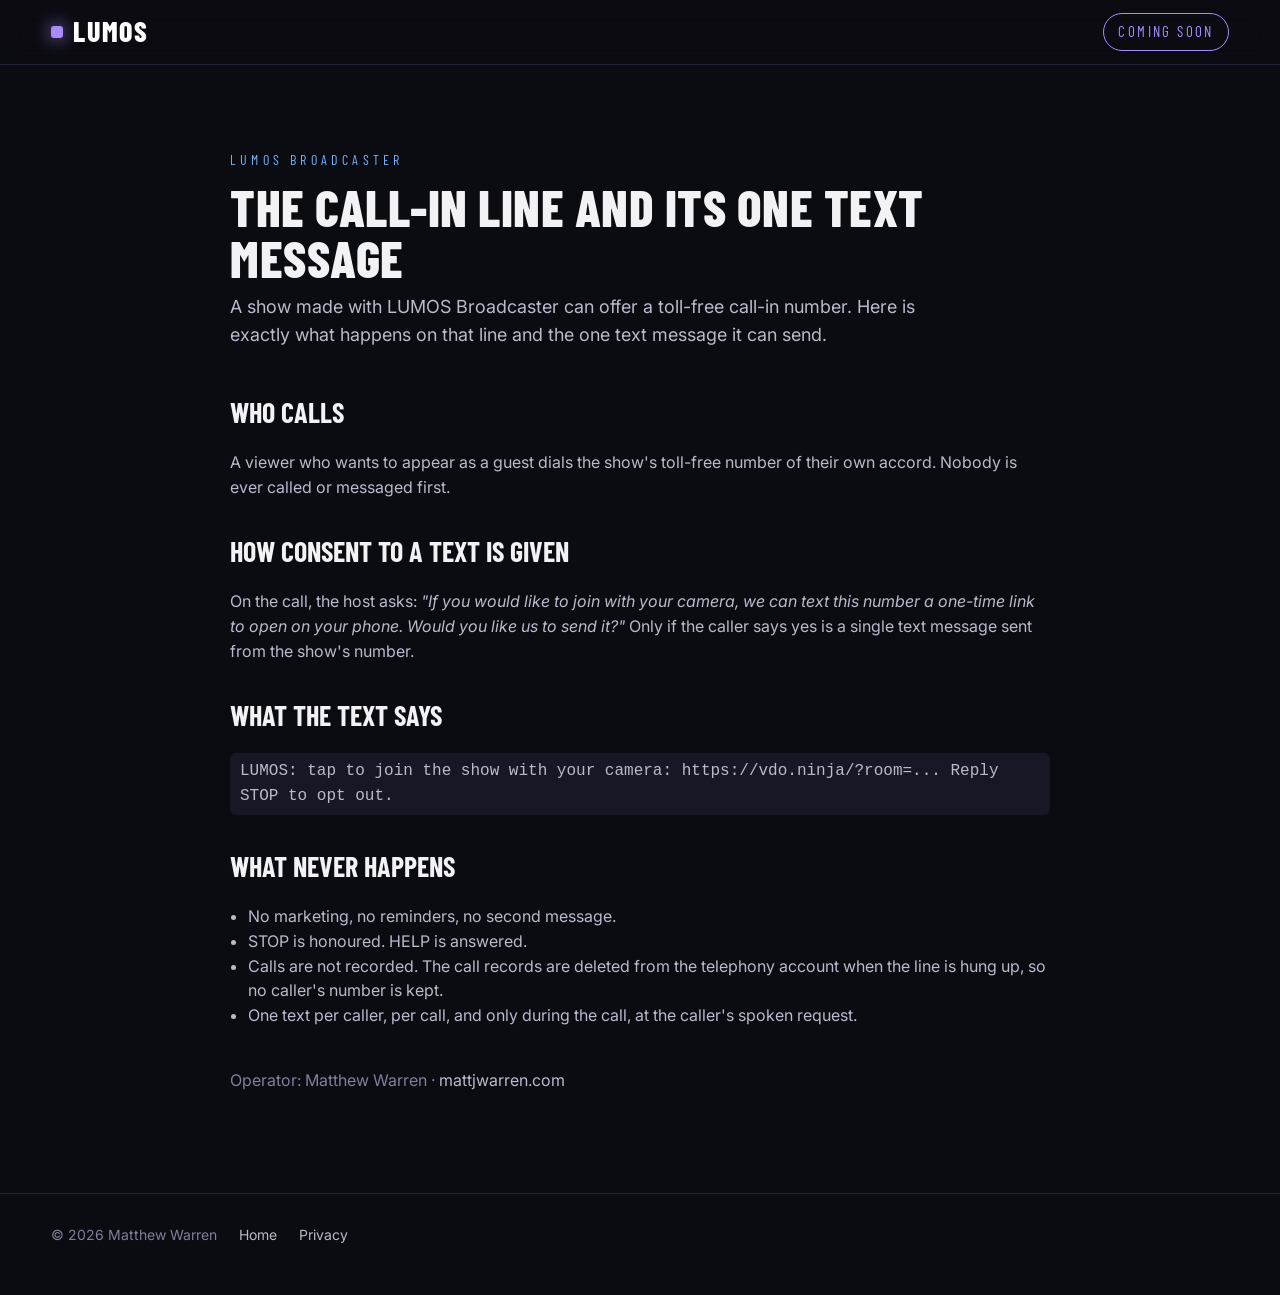
==== consent.html @ 5e523bba "LUMOS Broadcaster / LUMOS Projection - coming soon site" ====
<!doctype html>
<html lang="en">
<head>
<meta charset="utf-8">
<meta name="viewport" content="width=device-width, initial-scale=1">
<meta name="robots" content="noindex, nofollow">
<title>LUMOS - The call-in line and its one text message</title>
<link href="https://fonts.googleapis.com/css2?family=Barlow+Condensed:wght@600;800&family=Inter:wght@400;600&display=swap" rel="stylesheet">
<link rel="stylesheet" href="style.css">
</head>
<body>
<nav class="nav"><div class="wrap"><a class="brand" href="index.html"><i></i>LUMOS</a><span class="spacer"></span><span class="pill">COMING SOON</span></div></nav>
<section>
  <div class="wrap" style="max-width:820px">
    <div class="eyebrow">LUMOS Broadcaster</div>
    <h2>The call-in line and its one text message</h2>
    <p class="sub">A show made with LUMOS Broadcaster can offer a toll-free call-in number. Here is exactly what happens on that line and the one text message it can send.</p>
    <h3 style="font-family:var(--cond);font-size:28px;text-transform:uppercase;margin:30px 0 8px">Who calls</h3>
    <p style="color:var(--ink2)">A viewer who wants to appear as a guest dials the show's toll-free number of their own accord. Nobody is ever called or messaged first.</p>
    <h3 style="font-family:var(--cond);font-size:28px;text-transform:uppercase;margin:30px 0 8px">How consent to a text is given</h3>
    <p style="color:var(--ink2)">On the call, the host asks: <em>"If you would like to join with your camera, we can text this number a one-time link to open on your phone. Would you like us to send it?"</em> Only if the caller says yes is a single text message sent from the show's number.</p>
    <h3 style="font-family:var(--cond);font-size:28px;text-transform:uppercase;margin:30px 0 8px">What the text says</h3>
    <p style="color:var(--ink2)"><code style="background:var(--bg3);padding:6px 10px;border-radius:6px;display:inline-block">LUMOS: tap to join the show with your camera: https://vdo.ninja/?room=...  Reply STOP to opt out.</code></p>
    <h3 style="font-family:var(--cond);font-size:28px;text-transform:uppercase;margin:30px 0 8px">What never happens</h3>
    <ul style="color:var(--ink2);padding-left:18px"><li>No marketing, no reminders, no second message.</li><li>STOP is honoured. HELP is answered.</li><li>Calls are not recorded. The call records are deleted from the telephony account when the line is hung up, so no caller's number is kept.</li><li>One text per caller, per call, and only during the call, at the caller's spoken request.</li></ul>
    <p style="color:var(--dim);margin-top:40px">Operator: Matthew Warren &middot; <a href="https://www.mattjwarren.com" style="color:var(--ink2)">mattjwarren.com</a></p>
  </div>
</section>
<div class="wrap"><footer><span>&copy; 2026 Matthew Warren</span><a href="index.html">Home</a><a href="privacy.html">Privacy</a></footer></div>
</body>
</html>
---- style.css ----
/* LUMOS - coming soon. Dark chrome, one accent, big pictures. The bones are videocopilot.net's:
   a full-bleed banner, product bands, a tutorial-style grid of small write-ups. Modernised. */
:root {
  --bg: #0b0b12; --bg2: #11121a; --bg3: #171826; --line: #23243a;
  --ink: #f2f2f6; --ink2: #b9bbcc; --dim: #7e8199;
  --acc: #a88cff; --acc2: #6fb3ff; --hot: #ff4a4a;
  --font: "Inter", "Segoe UI", system-ui, sans-serif;
  --cond: "Barlow Condensed", "Arial Narrow", "Segoe UI", sans-serif;
}
* { box-sizing: border-box; }
html { scroll-behavior: smooth; }
body { margin: 0; background: var(--bg); color: var(--ink); font-family: var(--font); font-size: 16px; line-height: 1.55; -webkit-font-smoothing: antialiased; }
a { color: inherit; text-decoration: none; }
img { display: block; max-width: 100%; }
.wrap { width: min(1240px, 92vw); margin: 0 auto; }

/* nav */
.nav { position: sticky; top: 0; z-index: 50; background: rgba(11,11,18,.82); backdrop-filter: blur(14px); border-bottom: 1px solid var(--line); }
.nav .wrap { display: flex; align-items: center; height: 64px; gap: 34px; }
.brand { font-family: var(--cond); font-weight: 800; font-size: 28px; letter-spacing: .06em; color: #fff; display: flex; align-items: center; gap: 10px; }
.brand i { display: inline-block; width: 12px; height: 12px; border-radius: 3px; background: var(--acc); box-shadow: 0 0 18px var(--acc); }
.nav a.link { font-family: var(--cond); font-size: 17px; letter-spacing: .14em; color: var(--ink2); }
.nav a.link:hover { color: #fff; }
.nav .spacer { flex: 1; }
.pill { font-family: var(--cond); font-size: 15px; letter-spacing: .16em; padding: 6px 14px; border: 1px solid var(--acc); border-radius: 999px; color: var(--acc); }

/* hero */
.hero { position: relative; min-height: 640px; display: flex; align-items: center; overflow: hidden; border-bottom: 1px solid var(--line); }
.hero img.bg { position: absolute; inset: 0; width: 100%; height: 100%; object-fit: cover; object-position: 70% 50%; }
.hero:after { content: ""; position: absolute; inset: 0; background: linear-gradient(90deg, rgba(11,11,18,.96) 0%, rgba(11,11,18,.82) 34%, rgba(11,11,18,.10) 70%, rgba(11,11,18,0) 100%), linear-gradient(0deg, rgba(11,11,18,1) 0%, rgba(11,11,18,0) 26%); }
.hero .wrap { position: relative; z-index: 2; padding: 90px 0; }
.kicker { font-family: var(--cond); letter-spacing: .32em; font-size: 15px; color: var(--acc); text-transform: uppercase; margin-bottom: 14px; }
h1 { font-family: var(--cond); font-weight: 800; font-size: clamp(54px, 7vw, 104px); line-height: .92; letter-spacing: -.01em; margin: 0 0 22px; text-transform: uppercase; }
h1 span { color: var(--acc); }
.lead { max-width: 560px; font-size: 19px; color: var(--ink2); margin: 0 0 30px; }
.cta { display: inline-flex; align-items: center; gap: 12px; font-family: var(--cond); font-size: 18px; letter-spacing: .18em; padding: 13px 22px; border-radius: 6px; background: var(--acc); color: #0b0b12; font-weight: 700; }
.cta.ghost { background: transparent; color: #fff; border: 1px solid rgba(255,255,255,.35); margin-left: 12px; }
.cta:hover { filter: brightness(1.08); }

/* section chrome */
section { padding: 84px 0; border-bottom: 1px solid var(--line); }
section.alt { background: var(--bg2); }
h2 { font-family: var(--cond); font-weight: 800; font-size: clamp(36px, 4vw, 56px); line-height: 1; margin: 0 0 10px; text-transform: uppercase; letter-spacing: .01em; }
.sub { color: var(--ink2); font-size: 18px; max-width: 720px; margin: 0 0 42px; }
.eyebrow { font-family: var(--cond); letter-spacing: .3em; font-size: 14px; color: var(--acc2); text-transform: uppercase; margin-bottom: 10px; }

/* products */
.products { display: grid; grid-template-columns: 1fr 1fr; gap: 26px; }
.card { position: relative; border: 1px solid var(--line); border-radius: 14px; overflow: hidden; background: var(--bg3); min-height: 420px; display: flex; align-items: flex-end; }
.card img { position: absolute; inset: 0; width: 100%; height: 100%; object-fit: cover; transition: transform .8s ease; }
.card:hover img { transform: scale(1.04); }
.card .body { position: relative; z-index: 2; padding: 30px; width: 100%; background: linear-gradient(0deg, rgba(11,11,18,.96) 0%, rgba(11,11,18,.75) 55%, rgba(11,11,18,0) 100%); }
.card h3 { font-family: var(--cond); font-size: 40px; margin: 0 0 6px; text-transform: uppercase; letter-spacing: .02em; }
.card p { margin: 0; color: var(--ink2); max-width: 520px; }
.tag { display: inline-block; font-family: var(--cond); font-size: 13px; letter-spacing: .24em; padding: 4px 10px; border-radius: 4px; background: rgba(168,140,255,.16); color: var(--acc); margin-bottom: 12px; }

/* steps */
.steps { display: grid; grid-template-columns: repeat(4, 1fr); gap: 22px; }
.step { background: var(--bg3); border: 1px solid var(--line); border-radius: 12px; overflow: hidden; }
.step img { aspect-ratio: 16/9; object-fit: cover; width: 100%; border-bottom: 1px solid var(--line); }
.step .t { padding: 18px 20px 22px; }
.step .n { font-family: var(--cond); font-size: 15px; letter-spacing: .3em; color: var(--acc); }
.step h4 { margin: 6px 0 8px; font-family: var(--cond); font-size: 26px; text-transform: uppercase; letter-spacing: .02em; }
.step p { margin: 0; color: var(--ink2); font-size: 15px; }
kbd { font-family: var(--cond); font-size: 14px; letter-spacing: .1em; padding: 2px 8px; border: 1px solid var(--dim); border-bottom-width: 3px; border-radius: 5px; color: #fff; background: #0b0b12; }

/* big picture + copy rows */
.row { display: grid; grid-template-columns: 1.25fr 1fr; gap: 44px; align-items: center; margin-bottom: 70px; }
.row.flip { grid-template-columns: 1fr 1.25fr; }
.row.flip .pic { order: 2; }
.row:last-child { margin-bottom: 0; }
.pic { border: 1px solid var(--line); border-radius: 12px; overflow: hidden; box-shadow: 0 30px 80px rgba(0,0,0,.5); }
.row h3 { font-family: var(--cond); font-size: 40px; text-transform: uppercase; margin: 0 0 10px; line-height: 1; }
.row p { color: var(--ink2); margin: 0 0 14px; }
.row ul { margin: 0; padding-left: 18px; color: var(--ink2); }
.row li { margin: 6px 0; }

/* feature grid */
.grid { display: grid; grid-template-columns: repeat(3, 1fr); gap: 18px; }
.f { background: var(--bg3); border: 1px solid var(--line); border-radius: 12px; padding: 22px 22px 24px; }
.f b { display: block; font-family: var(--cond); font-size: 24px; text-transform: uppercase; letter-spacing: .02em; margin-bottom: 6px; }
.f p { margin: 0; color: var(--ink2); font-size: 15px; }
.f i { display: block; width: 34px; height: 4px; border-radius: 2px; background: var(--acc); margin-bottom: 14px; }

/* projection band */
.band { position: relative; min-height: 560px; display: flex; align-items: center; overflow: hidden; }
.band img.bg { position: absolute; inset: 0; width: 100%; height: 100%; object-fit: cover; object-position: 30% 50%; }
.band:after { content: ""; position: absolute; inset: 0; background: linear-gradient(270deg, rgba(11,11,18,.96) 0%, rgba(11,11,18,.85) 38%, rgba(11,11,18,.05) 72%); }
.band .wrap { position: relative; z-index: 2; display: flex; justify-content: flex-end; }
.band .copy { max-width: 540px; }

/* gallery */
.gallery { display: grid; grid-template-columns: repeat(3, 1fr); gap: 14px; }
.gallery figure { margin: 0; border: 1px solid var(--line); border-radius: 10px; overflow: hidden; background: #000; }
.gallery img { aspect-ratio: 16/9; object-fit: cover; width: 100%; }
.gallery figcaption { padding: 10px 14px; font-family: var(--cond); letter-spacing: .12em; font-size: 14px; color: var(--ink2); text-transform: uppercase; }

/* coming soon */
.soon { text-align: center; padding: 110px 0; }
.soon h2 { font-size: clamp(48px, 8vw, 120px); }
.soon p { color: var(--ink2); font-size: 18px; max-width: 640px; margin: 14px auto 0; }
footer { padding: 30px 0 50px; color: var(--dim); font-size: 14px; display: flex; gap: 22px; flex-wrap: wrap; }
footer a { color: var(--ink2); }

@media (max-width: 980px) {
  .products, .steps, .grid, .gallery { grid-template-columns: 1fr 1fr; }
  .row, .row.flip { grid-template-columns: 1fr; }
  .row.flip .pic { order: 0; }
}
@media (max-width: 640px) {
  .products, .steps, .grid, .gallery { grid-template-columns: 1fr; }
  .nav a.link { display: none; }
}
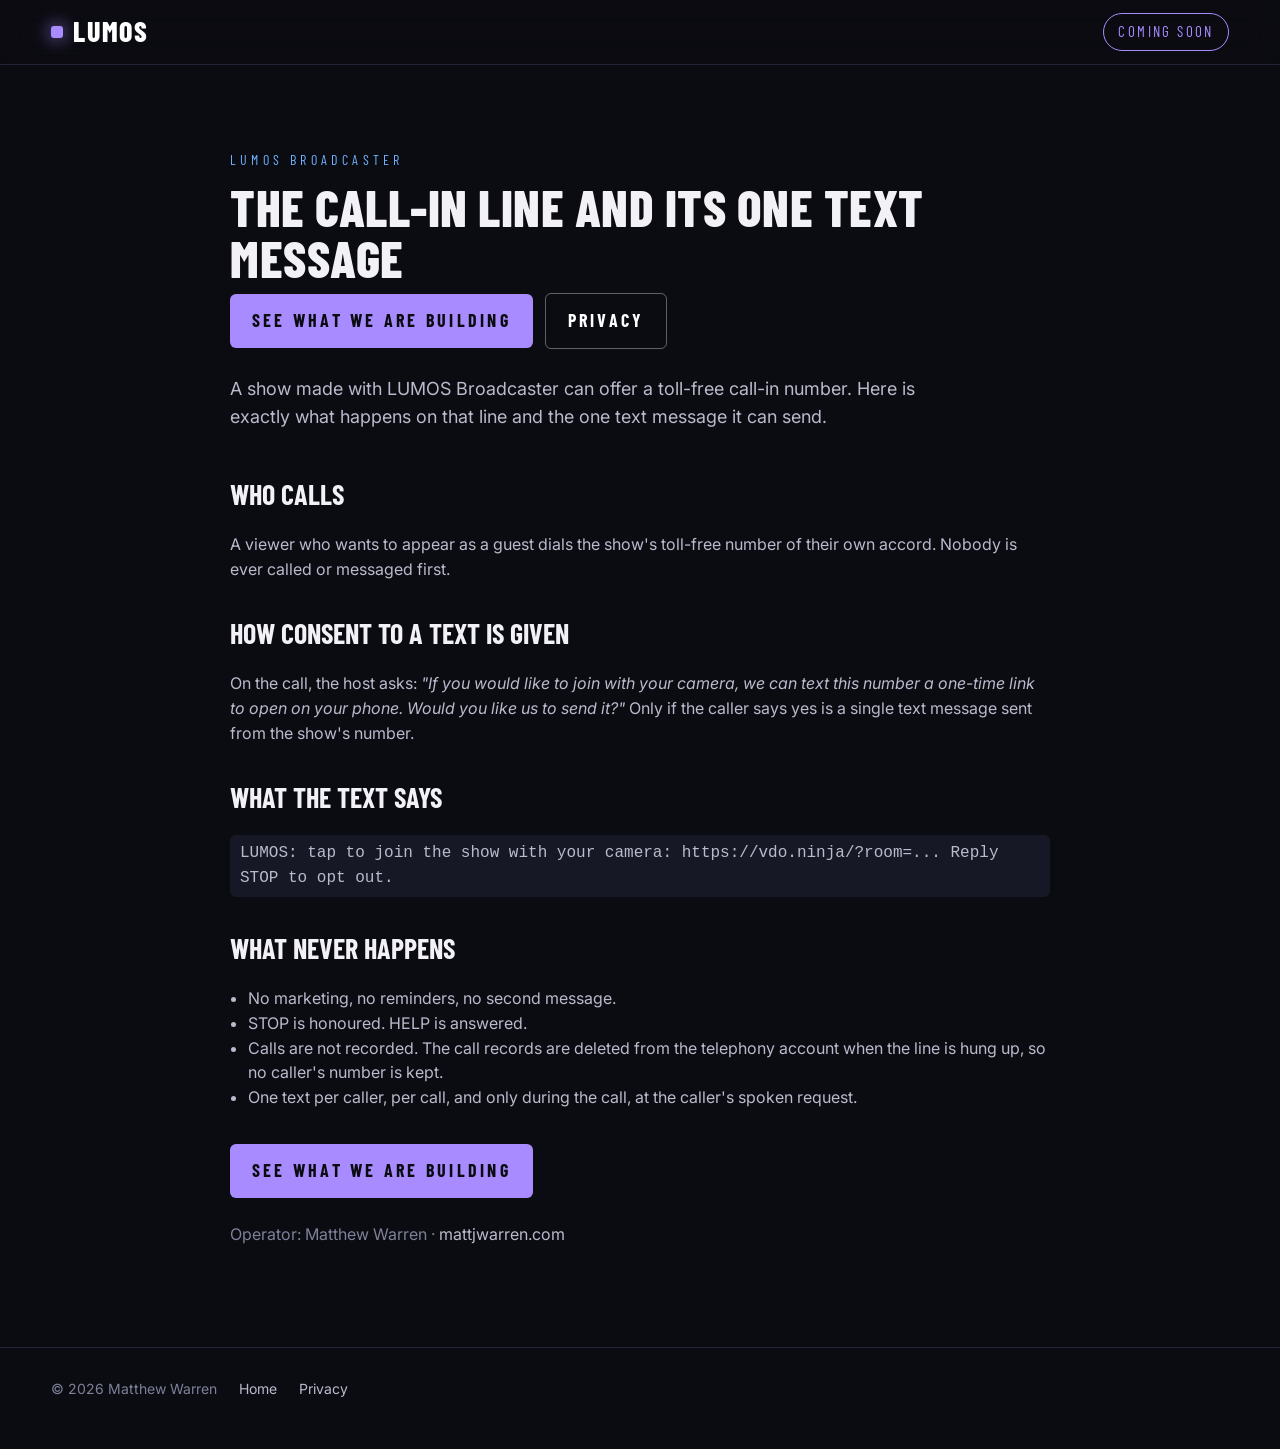
==== commit 13fb6216: "Prince of Egypt set-up story, the pills, system specs; reviewer button on the consent page" ====
--- a/consent.html
+++ b/consent.html
@@ -14,6 +14,7 @@
   <div class="wrap" style="max-width:820px">
     <div class="eyebrow">LUMOS Broadcaster</div>
     <h2>The call-in line and its one text message</h2>
+    <p style="margin:0 0 26px"><a class="cta" href="index.html">SEE WHAT WE ARE BUILDING</a><a class="cta ghost" href="privacy.html">PRIVACY</a></p>
     <p class="sub">A show made with LUMOS Broadcaster can offer a toll-free call-in number. Here is exactly what happens on that line and the one text message it can send.</p>
     <h3 style="font-family:var(--cond);font-size:28px;text-transform:uppercase;margin:30px 0 8px">Who calls</h3>
     <p style="color:var(--ink2)">A viewer who wants to appear as a guest dials the show's toll-free number of their own accord. Nobody is ever called or messaged first.</p>
@@ -23,7 +24,8 @@
     <p style="color:var(--ink2)"><code style="background:var(--bg3);padding:6px 10px;border-radius:6px;display:inline-block">LUMOS: tap to join the show with your camera: https://vdo.ninja/?room=...  Reply STOP to opt out.</code></p>
     <h3 style="font-family:var(--cond);font-size:28px;text-transform:uppercase;margin:30px 0 8px">What never happens</h3>
     <ul style="color:var(--ink2);padding-left:18px"><li>No marketing, no reminders, no second message.</li><li>STOP is honoured. HELP is answered.</li><li>Calls are not recorded. The call records are deleted from the telephony account when the line is hung up, so no caller's number is kept.</li><li>One text per caller, per call, and only during the call, at the caller's spoken request.</li></ul>
-    <p style="color:var(--dim);margin-top:40px">Operator: Matthew Warren &middot; <a href="https://www.mattjwarren.com" style="color:var(--ink2)">mattjwarren.com</a></p>
+    <p style="margin:34px 0 0"><a class="cta" href="index.html">SEE WHAT WE ARE BUILDING</a></p>
+    <p style="color:var(--dim);margin-top:24px">Operator: Matthew Warren &middot; <a href="https://www.mattjwarren.com" style="color:var(--ink2)">mattjwarren.com</a></p>
   </div>
 </section>
 <div class="wrap"><footer><span>&copy; 2026 Matthew Warren</span><a href="index.html">Home</a><a href="privacy.html">Privacy</a></footer></div>
--- a/style.css
+++ b/style.css
@@ -111,3 +111,16 @@
   .products, .steps, .grid, .gallery { grid-template-columns: 1fr; }
   .nav a.link { display: none; }
 }
+
+/* pills + specs (round 2) */
+.pill-chip { display: inline-block; font-family: var(--cond); font-size: 15px; letter-spacing: .08em; padding: 3px 10px; border: 1.5px solid; border-radius: 999px; margin-bottom: 12px; background: #0b0b12; }
+.c-red { color: #ff6b6b; border-color: #ff6b6b; } .c-blue { color: #6fb3ff; border-color: #6fb3ff; } .c-purple { color: #c9a6ff; border-color: #c9a6ff; }
+.c-gold { color: #ffd23f; border-color: #ffd23f; } .c-green { color: #5fe3a1; border-color: #5fe3a1; }
+.grid.pills { grid-template-columns: repeat(5, 1fr); }
+.grid.pills .f { padding: 18px 16px 20px; } .grid.pills .f p { font-size: 14px; }
+.specs { display: grid; grid-template-columns: repeat(4, 1fr); gap: 16px; }
+.spec { background: var(--bg3); border: 1px solid var(--line); border-radius: 12px; padding: 20px; }
+.spec b { display: block; font-family: var(--cond); font-size: 20px; text-transform: uppercase; letter-spacing: .06em; color: var(--acc); margin-bottom: 6px; }
+.spec p { margin: 0; color: var(--ink2); font-size: 14.5px; }
+@media (max-width: 980px) { .grid.pills { grid-template-columns: repeat(2, 1fr); } .specs { grid-template-columns: 1fr 1fr; } }
+@media (max-width: 640px) { .grid.pills, .specs { grid-template-columns: 1fr; } }
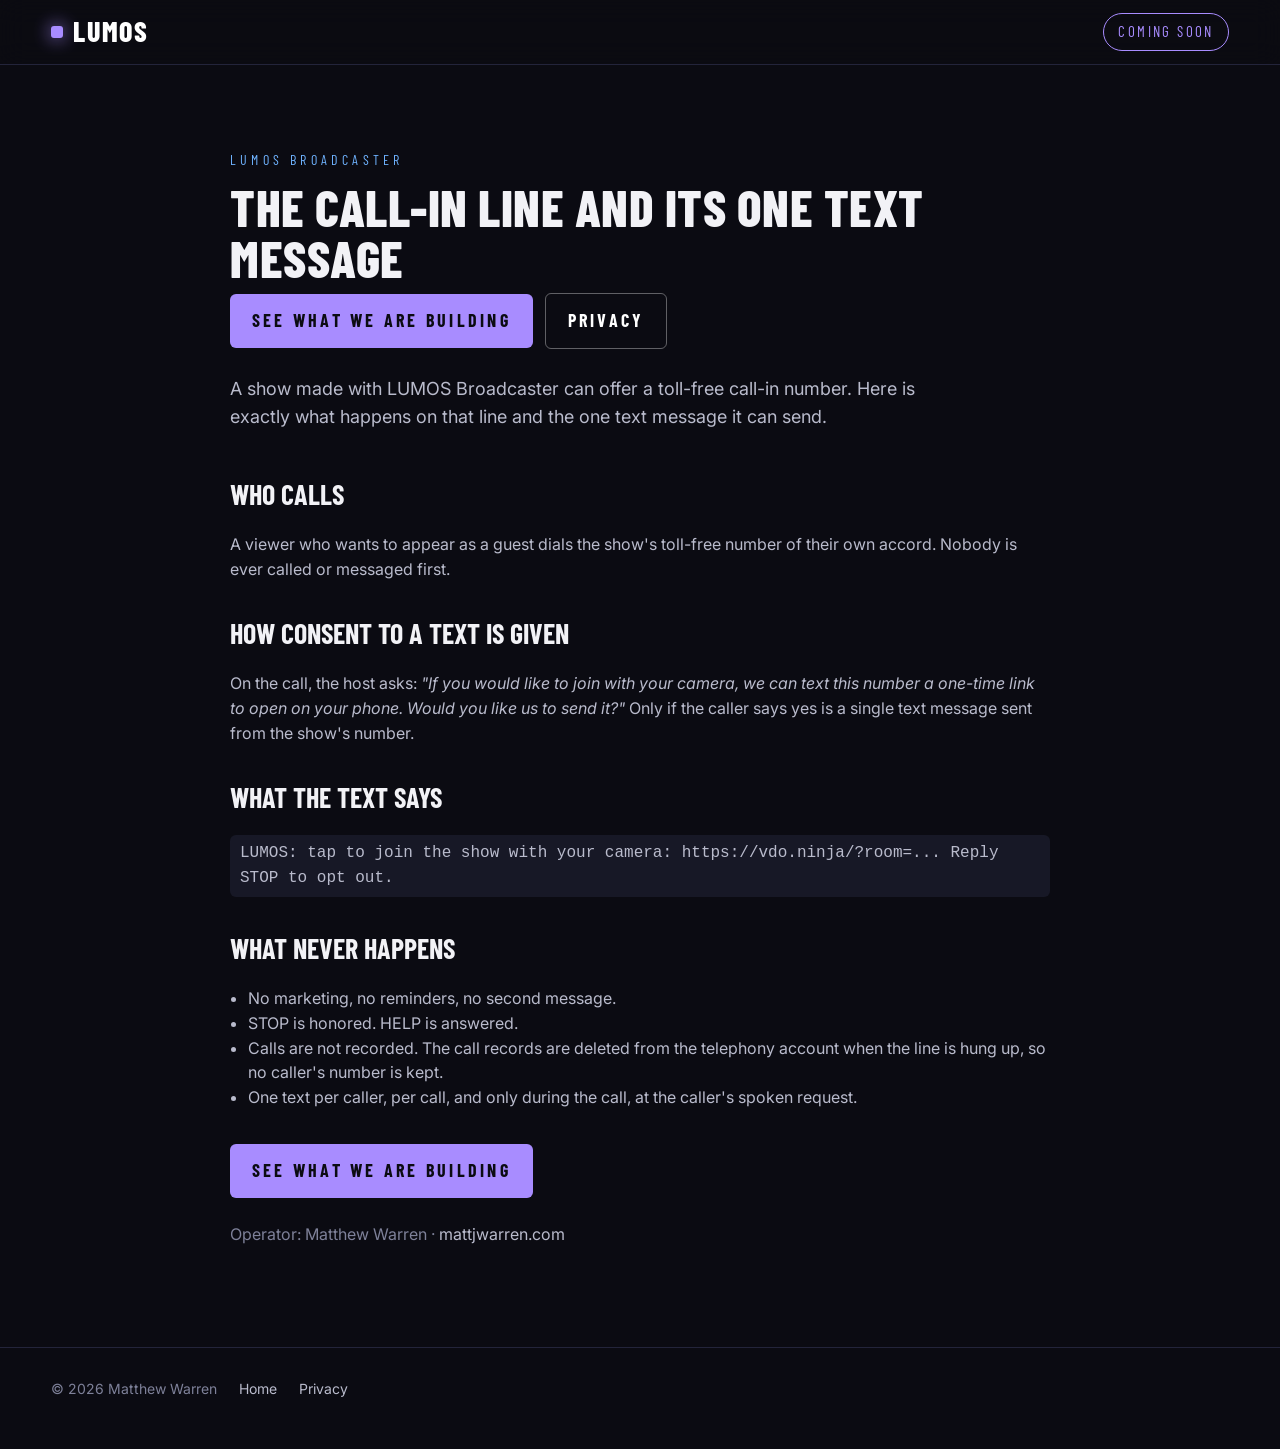
==== commit 2036bd7b: "American English throughout" ====
--- a/consent.html
+++ b/consent.html
@@ -23,7 +23,7 @@
     <h3 style="font-family:var(--cond);font-size:28px;text-transform:uppercase;margin:30px 0 8px">What the text says</h3>
     <p style="color:var(--ink2)"><code style="background:var(--bg3);padding:6px 10px;border-radius:6px;display:inline-block">LUMOS: tap to join the show with your camera: https://vdo.ninja/?room=...  Reply STOP to opt out.</code></p>
     <h3 style="font-family:var(--cond);font-size:28px;text-transform:uppercase;margin:30px 0 8px">What never happens</h3>
-    <ul style="color:var(--ink2);padding-left:18px"><li>No marketing, no reminders, no second message.</li><li>STOP is honoured. HELP is answered.</li><li>Calls are not recorded. The call records are deleted from the telephony account when the line is hung up, so no caller's number is kept.</li><li>One text per caller, per call, and only during the call, at the caller's spoken request.</li></ul>
+    <ul style="color:var(--ink2);padding-left:18px"><li>No marketing, no reminders, no second message.</li><li>STOP is honored. HELP is answered.</li><li>Calls are not recorded. The call records are deleted from the telephony account when the line is hung up, so no caller's number is kept.</li><li>One text per caller, per call, and only during the call, at the caller's spoken request.</li></ul>
     <p style="margin:34px 0 0"><a class="cta" href="index.html">SEE WHAT WE ARE BUILDING</a></p>
     <p style="color:var(--dim);margin-top:24px">Operator: Matthew Warren &middot; <a href="https://www.mattjwarren.com" style="color:var(--ink2)">mattjwarren.com</a></p>
   </div>
--- a/style.css
+++ b/style.css
@@ -124,3 +124,54 @@
 .spec p { margin: 0; color: var(--ink2); font-size: 14.5px; }
 @media (max-width: 980px) { .grid.pills { grid-template-columns: repeat(2, 1fr); } .specs { grid-template-columns: 1fr 1fr; } }
 @media (max-width: 640px) { .grid.pills, .specs { grid-template-columns: 1fr; } }
+
+/* record + stream (round 3) */
+.plats { display: flex; flex-wrap: wrap; gap: 8px; margin: 6px 0 16px; }
+.plats span { font-family: var(--cond); font-size: 15px; letter-spacing: .08em; padding: 5px 12px; border-radius: 999px; border: 1px solid var(--line); background: var(--bg3); color: var(--ink); }
+#live .row .pic { box-shadow: 0 20px 60px rgba(0,0,0,.55); }
+a.f { display: block; } a.f:hover { border-color: var(--acc); }
+
+/* who it is for (round 4) */
+.for { display: grid; grid-template-columns: repeat(5, 1fr); gap: 14px; }
+.who { display: block; position: relative; border: 1px solid var(--line); border-radius: 12px; overflow: hidden; background: var(--bg3); min-height: 330px; }
+.who img { position: absolute; inset: 0; width: 100%; height: 100%; object-fit: cover; transition: transform .8s ease; }
+.who:hover img { transform: scale(1.05); }
+.who .body { position: absolute; left: 0; right: 0; bottom: 0; padding: 18px; background: linear-gradient(0deg, rgba(11,11,18,.97) 0%, rgba(11,11,18,.8) 60%, rgba(11,11,18,0) 100%); }
+.who b { display: block; font-family: var(--cond); font-size: 28px; text-transform: uppercase; letter-spacing: .02em; margin-bottom: 4px; }
+.who p { margin: 0; color: var(--ink2); font-size: 14px; }
+@media (max-width: 980px) { .for { grid-template-columns: repeat(2, 1fr); } }
+@media (max-width: 640px) { .for { grid-template-columns: 1fr; } }
+
+/* statement band + training (round 5) */
+.state { background: linear-gradient(180deg, var(--bg2) 0%, var(--bg) 100%); padding: 96px 0; }
+.state h2.big { font-size: clamp(44px, 6vw, 88px); line-height: .95; }
+.state h2.big span { color: var(--acc); }
+.drops { display: grid; grid-template-columns: repeat(4, 1fr); gap: 16px; margin-top: 40px; }
+.drops div { border-left: 3px solid var(--acc); padding: 4px 0 4px 18px; }
+.drops b { display: block; font-family: var(--cond); font-size: 24px; text-transform: uppercase; letter-spacing: .04em; margin-bottom: 4px; }
+.drops p { margin: 0; color: var(--ink2); font-size: 15px; }
+.training { font-family: var(--cond); font-weight: 800; font-size: clamp(26px, 3vw, 40px); letter-spacing: .2em; color: var(--acc); margin: 44px auto 0 !important; }
+@media (max-width: 980px) { .drops { grid-template-columns: 1fr 1fr; } }
+@media (max-width: 640px) { .drops { grid-template-columns: 1fr; } }
+
+/* six programs, six CD cases (round 8) */
+.cases { display: grid; grid-template-columns: repeat(6, 1fr); gap: 18px; }
+.case { display: block; text-align: center; }
+.case img { width: 100%; aspect-ratio: 4/5; object-fit: cover; border-radius: 10px; border: 1px solid var(--line); background: #000; transition: transform .5s ease, box-shadow .5s ease; }
+.case:hover img { transform: translateY(-6px); box-shadow: 0 24px 50px rgba(0,0,0,.6); }
+.case b { display: block; font-family: var(--cond); font-size: 20px; text-transform: uppercase; letter-spacing: .04em; margin: 14px 0 4px; line-height: 1.1; }
+.case p { margin: 0; color: var(--ink2); font-size: 13.5px; }
+@media (max-width: 1100px) { .cases { grid-template-columns: repeat(3, 1fr); } }
+@media (max-width: 640px) { .cases { grid-template-columns: repeat(2, 1fr); } }
+
+/* four rooms + two minis (round 9) */
+.products.four { grid-template-columns: 1fr 1fr; }
+.products.minis { grid-template-columns: 1fr 1fr; margin-top: 26px; }
+.card.mini { min-height: 240px; }
+.card.mini h3 { font-size: 30px; }
+
+/* the nav has nine items now: keep every one on a single line */
+.nav .wrap { gap: 22px; }
+.nav a.link { white-space: nowrap; font-size: 15px; letter-spacing: .1em; }
+.pill { white-space: nowrap; }
+@media (max-width: 1180px) { .nav a.link { font-size: 14px; letter-spacing: .06em; } .nav .wrap { gap: 16px; } }
